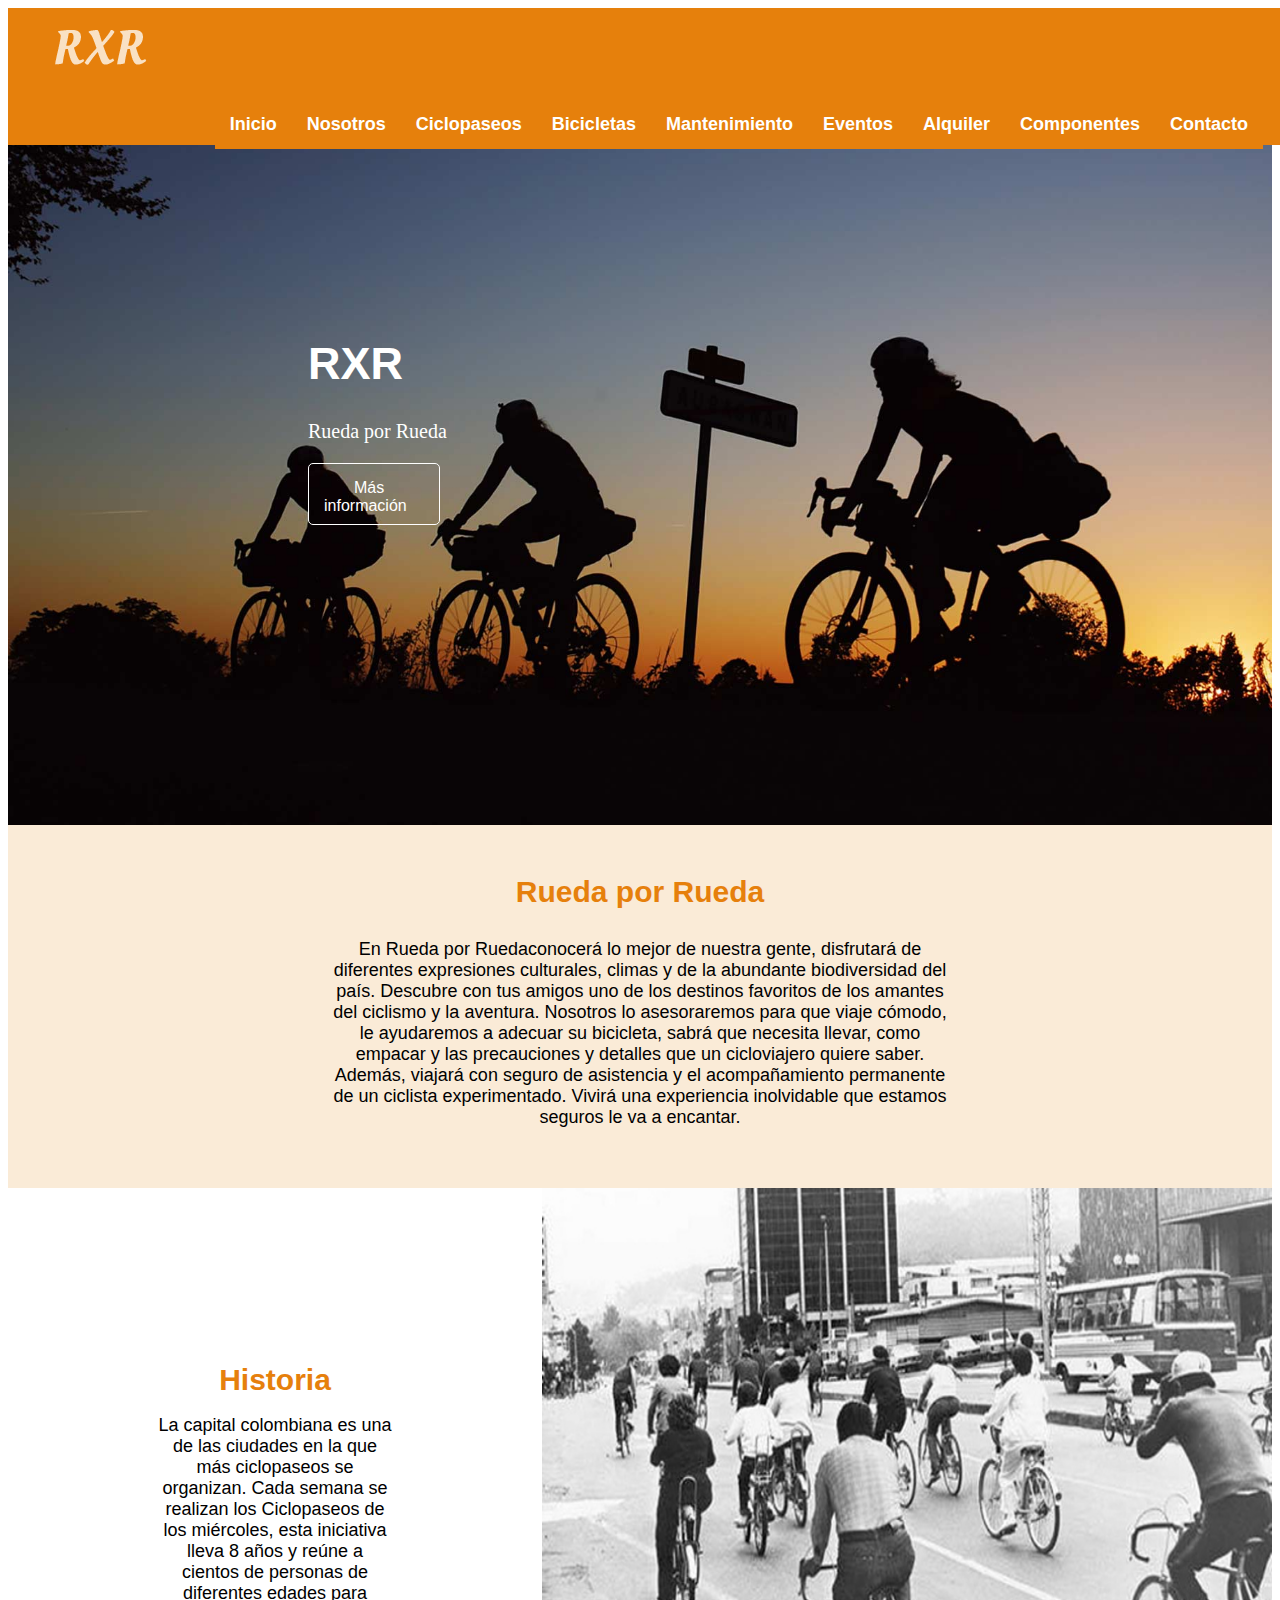
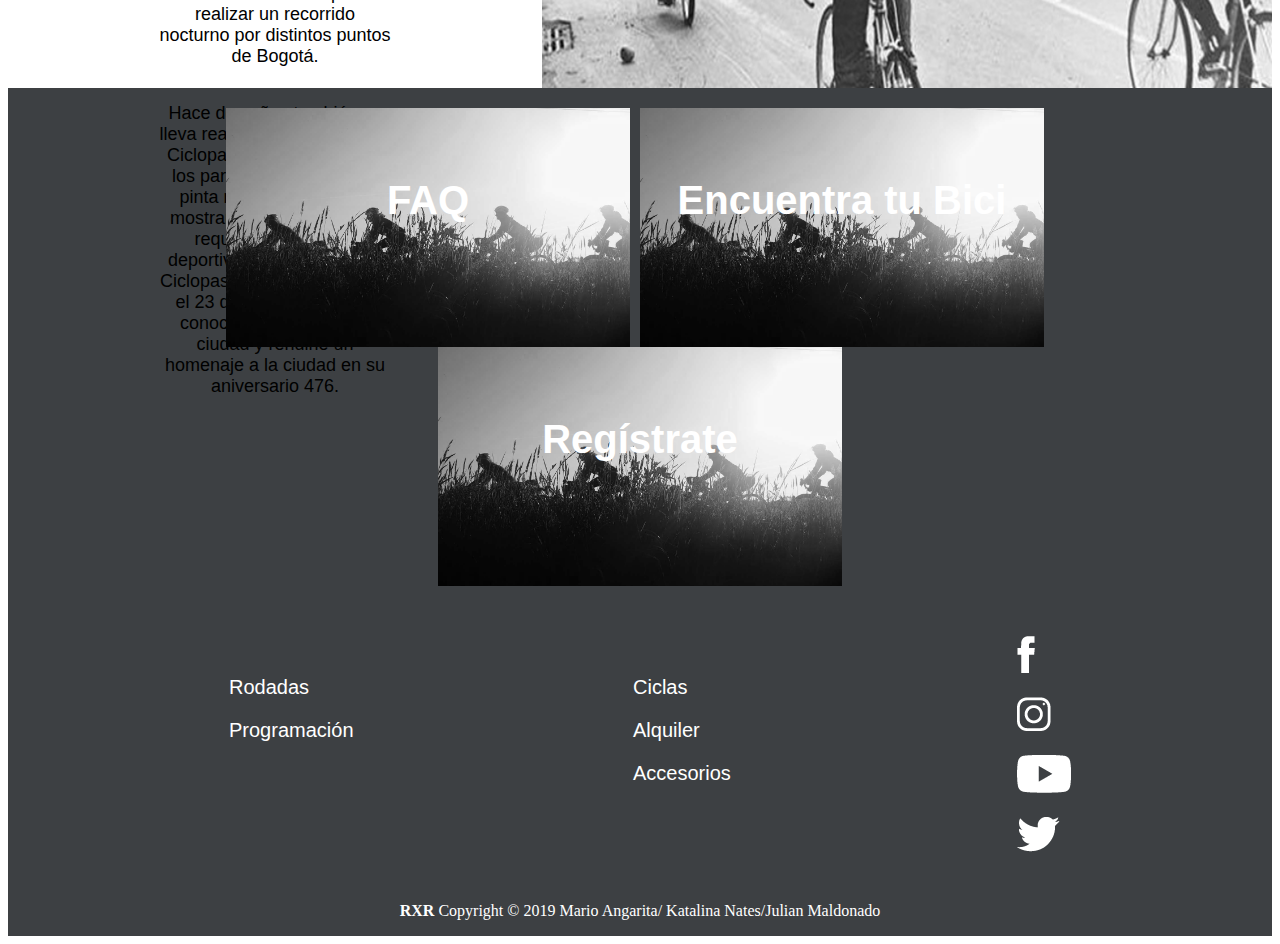
==== index.html @ 573a5de2 "agruegué 2do proyecto" ====
<!doctype html>
<html lang="en">
<head>
 <meta charset="utf-8">
     <title>inicio</title>
	<meta name="author" content="Mario Angarita">
	<meta name="description" content="Página de Bicicleteria">
	<meta name="viewport" content="width=device-width,initial-scale=1.0">
	<link rel="stylesheet" type="text/css" href="css/stylesheet.css">
	<link rel="icon" href="favicon.ico"> 
	</head>
	<body>
	    <header>
    <div class="barra1">
		<div class="Contenedor">
		   <div class="logo">
		       <img src="images/logoblanco.png" alt="Logo RXR">
		   </div>
			    <nav class="navegacion">
			    <ul>
				<li><a class="boton" href="index.html">Inicio</a></li>
				<li><a class="boton" href="nosotros.html">Nosotros</a></li>
				<li><a class="boton" href="ciclopaseos.html">Ciclopaseos</a></li>
				<li><a class="boton" href="bicicletas.html">Bicicletas</a></li>
				<li><a class="boton" href="#">Mantenimiento</a></li>
				<li><a class="boton" href="#">Eventos</a></li>
				<li><a class="boton" href="#">Alquiler</a></li>
				<li><a class="boton" href="componentes.html">Componentes</a></li>
				<li><a class="boton" href="contacto.html">Contacto</a></li>
			</ul>
			</nav>
        
    </div>
</div>
	</header>
	<main>
	    <section class="fondorxr">
       <div class="contenedor">
           <h1 class="t-destacado">RXR</h1>
           <p class="subtituloprincipal">Rueda por Rueda</p> 
           <div class="botondos">
               <a href="#" class="boton-base">Más información</a>
           </div> 
       </div>
   </section>
   <section class="intro">
      <h3 > Rueda por Rueda</h3>
       <p class="bloquetexto">En Rueda por Ruedaconocerá lo mejor de nuestra gente, disfrutará de diferentes expresiones culturales, climas y de la abundante biodiversidad del país. Descubre con tus amigos uno de los destinos favoritos de los amantes del ciclismo y la aventura. Nosotros lo asesoraremos para que viaje cómodo, le ayudaremos a adecuar su bicicleta, sabrá que necesita llevar, como empacar y las precauciones y detalles que un cicloviajero quiere saber. Además, viajará con seguro de asistencia y el acompañamiento permanente de un ciclista experimentado. Vivirá una experiencia inolvidable que estamos seguros le va a encantar. </p>
   </section>
     
   <section class="textoimagen">
       <div class="imagenderecha">
           <img src="images/historia.jpg" alt="Primera cicloruta de Bogotá">
       </div>
       <div class="textoizquierda">
           <h2 class="titulo">Historia</h2>
           <p class="bloquetexto">La capital colombiana es una de las ciudades en la que más ciclopaseos se organizan. Cada semana se realizan los Ciclopaseos de los miércoles, esta iniciativa lleva 8 años y reúne a cientos de personas de diferentes edades para realizar un recorrido nocturno por distintos puntos de Bogotá. </p>
           <p class="bloquetexto">Hace dos años también se lleva realizando en Bogotá el Ciclopaseo RXR, en el que los participantes llevan su pinta más cachaca para mostrar que la bicicleta no requiere un atuendo deportivo. En este 2019, el Ciclopaseo RXR se realizará el 23 de septiembre para conocer la historia de la ciudad y rendirle un homenaje a la ciudad en su aniversario 476.</p>
       </div>
</section>
	</main>
	<footer class="footercajas">
 <div class="footerimages">
  <div id="foto_fondo">
      <a href="#" ><h3 class="titulofooter">FAQ</h3></a>
      </div>
      <div id="foto_dos">
          <a href="#" ><h3 class="titulofooter">Encuentra tu Bici</h3></a>
      </div>
       <div id="foto_tres">
           <a href="#" ><h3 class="titulofooter">Regístrate</h3></a>
      </div>
  </div>
  <div class="textofooter">
  <div class="fc-1">
      <a href="#" ><p>Rodadas</p></a>
      <a href="#" ><p>Programación</p></a>
  </div>
    <div class="fc-2">
        <a href="#" ><p>Ciclas</p></a>
     <a href="#" ><p>Alquiler</p></a>
     <a href="#" ><p>Accesorios</p></a>
  </div>
  <div class="iconosfooter">
   <a href="https://www.facebook.com/"><img src="images/facebook.png" alt="Logo de Facebook"></a>
      <a href="https://www.instagram.com/"><img src="images/instagram.png" alt="Logo de instagram"></a>
         <a href="https://www.youtube.com/"><img src="images/youtube.png" alt="Logo de Youtube"></a>
            <a href="https://www.twitter.com/"><img src="images/twitter.png" alt="Logo de Twitter"></a>
    </div>
    </div>
    <div id="footerprincipal">
	<p><strong>RXR</strong> Copyright &copy; 2019 Mario Angarita/ Katalina Nates/Julian Maldonado</p></div>
   
    
</footer>

</body>
</html>
---- css/stylesheet.css ----
@font-face{
    font-family: "GILSANS";
  src: url("../fonts/gil___.TTF") format("woff2"),
       url("/fonts/OpenSans-Regular-webfont.woff") format("woff");
}
.body{
   margin: 0;
    font-size: 10px;
    padding: 0px;
}
.body{
   margin: 0;
    font-size: 10px;
}
.contenedor{
    margin: auto;
    width: 100%;
}
.header{
    z-index: 1000;
}
.barra{
        background-color: #E6800C;
    position: absolute;
    height: 120px;
      width: 100%;
   margin: 100px 0px 0px 0px;    
}
.navegacion{
    position: relative
}

.boton{
	background-color:#E6800C;
	color: white;
	padding: 15px ;
	border: none;
}
.boton:hover{
	background-color: white;
	color: #E6800C;
}
.botondos{
    width: 100px;
    height: 30px;
	color: white;
	padding: 15px ;
	border: 1px solid white;
    display: inline-block;
}
.boton-base{
    display: inline;
    text-align: center;
    padding: 20px 30px;
    color: white;
    text-decoration: none;
    font-family: sans-serif;
    font-size: 
}
.logo{
    color: white;
    font-family: cursive;
    font-size: 20px;
    float: left;
    margin-left: 35px;
}
.navegacion{
    color: white;
  top: auto;
    float: right;
    margin-right: 35px;
}
.navegacion ul li{
    float: left;
    padding-right: 0px;
    list-style-type: none;
    padding-top: 35px;
}
.navegacion ul li a{
    text-decoration: none;
    color: white;
    font-family: sans-serif;
    font-size: 18px;
    font-weight: bold;
}
main1{
    position: relative;
    height: 200px;
    width: 200px;
}
.cabezote{
    position: relative;
    background-image: url(../images/bicicleta.jpg);
    height: 1000px;
    width: 100%;
    background-repeat: no-repeat;
    background-size: cover
        
}
.texto{
    position: absolute;
   
    margin: 600px 0px 0px 1390px;
    height: 250px;
    width: 560px;
        
}
.texto h1{font-family: sans-serif;
    font-size: 90px;
    color: white;
    position: absolute

}
.texto p{font-family: sans-serif;
    font-size: 24px;
    color: white;
    margin: 170px 130px 0px 8px;
    position: absolute
}
/*footer*/
.footercajas{
    background: #3D4043;
    display: flex;
    flex-direction: column
}
.footerimages{
     display: flex;
    justify-content: center;
    flex-wrap: wrap;
    flex-direction: row;
    color: white;
    margin: 20px
    
    
}
.titulofooter{
    font-family: sans-serif;
    color: white;
    font-size: 40px;
    text-align: center;
    
}
#foto_fondo a{
    text-decoration: none;
}
#foto_dos a{
    text-decoration: none;
}
#foto_tres a{
    text-decoration: none;
}
 #foto_fondo{
    background-image: url(../images/footergrupo.jpg);
     width: 344px;
     height: 179px;
    padding: 30px ;
    background-repeat: no-repeat;
     background-size: cover;
     margin-right: 10px;
}
#foto_dos{
     background-image: url(../images/footercicla.jpg);
    background-image: url(../images/footergrupo.jpg);
     width: 344px;
     height: 179px;
    padding: 30px ;
    background-repeat: no-repeat;
     background-size: cover;
         margin-right: 10px;
}
#foto_tres{
     background-image: url(../images/footercamino.jpg);
    background-image: url(../images/footergrupo.jpg);
     width: 344px;
     height: 179px;
    padding: 30px ;
    background-repeat: no-repeat;
     background-size: cover;
    
}
.textofooter{
    
  display: flex;
    justify-content: center;
    flex-wrap: wrap;
    flex-direction: row;
    color: white;
    margin: 20px
}
.fc-1{
    width: 344px;
     height: 179px;
    padding: 30px ;
}
.fc-2{
    width: 344px;
     height: 179px;
    padding: 30px ;
}
.iconosfooter{
    display: flex;
    flex-direction: column;
    flex-wrap: wrap;
}
.iconosfooter img{
    margin: 10px;
}
#footerprincipal{
    text-align: center;
    color: white
}
.fc-1 a{
    text-decoration: none;
    font-family: sans-serif;
    color: white;
    font-size: 20px;
    font-weight: lighter;
}
.fc-2 a{
    text-decoration: none;
    font-family: sans-serif;
    color: white;
    font-size: 20px;
    font-weight: lighter;
}
.fondorxr{
    background-image: url(../images/inicio.jpg);
    padding: 300px ;
    background-repeat: no-repeat;
    background-size: cover;
}

/*biciclte montaña*/
.montana{
    background-color: #545672;
    position: relative;
    margin: 100px 0px 0px 0px;
    height: 650px;
    width: 100%;
        
}
.montana1{
    position: absolute;
    height: 460px;
    width: 700px;
    margin:160px 0px 0px 130px
}

.parrafo{
    position: absolute;
    margin: 300px 0px 0px 1000px;
    width: 680px;
    font-size: 20px;
    font-family: sans-serif;
    color: white;
}

.cabezote1{position: absolute;
    font-size: 60px;
    font-family: sans-serif;
    color: white;
    margin: 50px 0px 0px 340px;
        
}
.productos1{
   display: flex;
   justify-content: space-around;
    align-content: center;
    text-align: center
}


.productos1 h3{font-family: sans-serif;
    color: #545672;
    font-size: 24px;
}

.productos0 h1{font-family: sans-serif;
    color: #545672;
    font-size: 45px;
    margin: 40px 0px 0px 133px
}

/*biciclte ruta*/


.ruta{
    background-color: #E58014;
    position: relative;
    margin: 100px 0px 0px 0px;
    height: 650px;
    width: 100%;
        
}
.rutafondo{
    position: absolute;
    height: 460px;
    width: 700px;
    margin:160px 0px 0px 130px
}

.parrafo{
    position: absolute;
    margin: 300px 0px 0px 1000px;
    width: 680px;
    font-size: 20px;
    font-family: sans-serif;
    color: white;
}

.cabezote1{position: absolute;
    font-size: 60px;
    font-family: sans-serif;
    color: white;
    margin: 50px 0px 0px 400px;
        
}
.productos2{
   display: flex;
   justify-content: space-around;
    align-content: center;
    text-align: center
}


.productos2 h3{font-family: sans-serif;
    color: #E58014;
    font-size: 24px;
}

.rutaproducto{font-family: sans-serif;
    color: #E58014;
    font-size: 45px;
    margin: 40px 0px 0px 133px
}

/*bicicletas e-bike*/

.e-bike{
    background-color:#A6A6A6;
    position: relative;
    margin: 100px 0px 0px 0px;
    height: 650px;
    width: 100%;
        
}
.rutafondo{
    position: absolute;
    height: 460px;
    width: 700px;
    margin:160px 0px 0px 130px
}

.parrafo{
    position: absolute;
    margin: 300px 0px 0px 1000px;
    width: 680px;
    font-size: 20px;
    font-family: sans-serif;
    color: white;
}

.cabezote1{position: absolute;
    font-size: 60px;
    font-family: sans-serif;
    color: white;
    margin: 50px 0px 0px 400px;
        
}
.productos3{
   display: flex;
   justify-content: space-around;
    align-content: center;
    text-align: center
}


.productos3 h3{font-family: sans-serif;
    color: #A6A6A6;
    font-size: 24px;
}

.ebikeproducto{font-family: sans-serif;
    color: #A6A6A6;
    font-size: 45px;
    margin: 40px 0px 0px 130px
}




/*pagina contacto*/

.cabezote2{
    z-index: 1000;
}
.barra{
        background-color: #E6800C;
    position: absolute;
    height: 120px;
      width: 100%;
   margin: 100px 0px 0px 0px;    
}
.navegacion{
    position: relative
}

.boton{
	background-color:#E6800C;
	color: white;
	padding: 15px ;
	border: none;
}
.boton:hover{
	background-color: white;
	color: #E6800C;
}
.botondos{
    width: 100px;
    height: 30px;
	color: white;
	padding: 15px ;
	border: 1px solid white;
    display: inline-block;
}
.boton-base{
    display: inline;
    text-align: center;
    padding: 20px 30px;
    color: white;
    text-decoration: none;
    font-family: sans-serif;
    font-size: 
}
.logo{
    color: white;
    font-family: cursive;
    font-size: 20px;
    float: left;
    margin-left: 35px;
}
.navegacion{
    color: white;
  top: auto;
    float: right;
    margin-right: 35px;
}
.navegacion ul li{
    float: left;
    padding-right: 0px;
    list-style-type: none;
    padding-top: 35px;
}
.navegacion ul li a{
    text-decoration: none;
    color: white;
    font-family: sans-serif;
    font-size: 18px;
    font-weight: bold;
}

/*contacto primera parte*/


.titulocontacto{position: absolute;
    margin: 240px 0px 0px 700px;
    font-family: sans-serif;
    font-size: 100px;
    
}
.datosper{position: absolute;
    margin: 420px 0px 0px 600px;
    font-family: sans-serif;
    font-style: normal;
    font-size: 28px;
    
}

input{
    position: absolute;
    margin: 500px 0px 0px 600px;
    width: 600px;
    height: 80px;
    
}
form{line-height: 50px}
.sucursales{
    background-color: black;
    width: 2000px;
    height: 300px;
    margin: 800px 0px 0px 0px;
}
.textosucursal{position: absolute;
    font-size: 70px;
    color: white;
    font-family: sans-serif;
    margin: 30px 0px 0px 640px;
}
.imagensucu{margin: 300px 0px 0px 0px}

.sucursal1{position: relative;
    background-color: black;
    width: 400px;
    height: 410px;
    margin: 1100px 0px 0px 0px;}

.sucursal1 h2{position: absolute;
    font-family: sans-serif;
font-size:26px;
color: white;
margin: 85px 0px 0px 60px;
    line-height: 0px;
}
.sucursal1 p{position: absolute;
font-family: sans-serif;
font-size:16px;
color: white;
margin: 85px 0px 0px 60px;}

.sucursal1map{position: relative;
    background-color: black;
    width: 1300px;
    height: 415px;
    margin: -416px 0px 0px 600px;}
.sucursal1map h2{position: absolute;
font-family: sans-serif;
font-size:35px;
color: white;
margin: 55px 0px 0px 510px;}
iframe{margin: 150px 0px 0px 230px} 



/*segunda sucursal*/

.sucursal2{position: relative;
    background-color: black;
    width: 400px;
    height: 410px;
    margin: 80px 0px 0px 0px;}

.sucursal2 h2{position: absolute;
    font-family: sans-serif;
font-size:26px;
color: white;
margin: 85px 0px 0px 60px;
    line-height: 0px;
}
.sucursal2 p{position: absolute;
font-family: sans-serif;
font-size:16px;
color: white;
margin: 85px 0px 0px 60px;}

.sucursal2map{position: relative;
    background-color: black;
    width: 1300px;
    height: 415px;
    margin: -416px 0px 0px 600px;
}

.sucursal2map h2{position: absolute;
font-family: sans-serif;
font-size:35px;
color: white;
margin: 55px 0px 0px 510px;}
iframe{margin: 150px 0px 0px 230px}

/*pagina componentes*/


.body{
   margin: 0;
    font-size: 10px;
    padding: 0px;
}
.body{
   margin: 0;
    font-size: 10px;
}
.contenedor{
    margin: auto;
    width: 100%;
}
.header{
    z-index: 1000;
}
.barra{
        background-color: #E6800C;
    position: absolute;
    height: 120px;
      width: 100%;
   margin: 100px 0px 0px 0px;    
}
.navegacion{
    position: relative
}

.boton{
	background-color:#E6800C;
	color: white;
	padding: 15px ;
	border: none;
}
.boton:hover{
	background-color: white;
	color: #E6800C;
}
.botondos{
    width: 100px;
    height: 30px;
	color: white;
	padding: 15px ;
	border: 1px solid white;
    display: inline-block;
}
.boton-base{
    display: inline;
    text-align: center;
    padding: 20px 30px;
    color: white;
    text-decoration: none;
    font-family: sans-serif;
    font-size: 
}
.logo{
    color: white;
    font-family: cursive;
    font-size: 20px;
    float: left;
    margin-left: 35px;
}
.navegacion{
    color: white;
  top: auto;
    float: right;
    margin-right: 35px;
}
.navegacion ul li{
    float: left;
    padding-right: 0px;
    list-style-type: none;
    padding-top: 35px;
}
.navegacion ul li a{
    text-decoration: none;
    color: white;
    font-family: sans-serif;
    font-size: 18px;
    font-weight: bold;
}
main1{
    position: relative;
    height: 200px;
    width: 200px;
}
.cabezote3{
    position: relative;
    background-image: url(../images/complementos.jpg);
    height: 1000px;
    width: 100%;
    background-repeat: no-repeat;
    background-size: cover
        
}
.texto{
    position: absolute;
   
    margin: 600px 0px 0px 1220px;
    height: 250px;
    width: 560px;
        
}
.texto h1{font-family: sans-serif;
    font-size: 90px;
    color: white;
    position: absolute;

}
.texto p{font-family: sans-serif;
    font-size: 24px;
    color: white;
    margin: 170px 130px 0px -30px;
    position: absolute
}
.ruedas{
    background-color: #545672;
    position: relative;
    margin: 100px 0px 0px 0px;
    height: 650px;
    width: 100%;
        
}
.rueda1{
    position: absolute;
    height: 460px;
    width: 700px;
    margin:160px 0px 0px 130px
}

.parrafo{
    position: absolute;
    margin: 300px 0px 0px 1000px;
    width: 680px;
    font-size: 20px;
    font-family: sans-serif;
    color: white;
}

.cabezote1{position: absolute;
    font-size: 60px;
    font-family: sans-serif;
    color: white;
    margin: 50px 0px 0px 340px;
        
}
.productos1{
   display: flex;
   justify-content: space-around;
    align-content: center;
    text-align: center
}


.productos1 h3{font-family: sans-serif;
    color: #545672;
    font-size: 24px;
}

.productos0 h1{font-family: sans-serif;
    color: #545672;
    font-size: 45px;
    margin: 40px 0px 0px 133px
}
/*cascos*/


.cascos{
    background-color: #E6800C;
    position: relative;
    margin: 100px 0px 0px 0px;
    height: 650px;
    width: 100%;
        
}
.cascos1{
    position: absolute;
    height: 460px;
    width: 700px;
    margin:160px 0px 0px 130px
}

.parrafo3{
    position: absolute;
    margin: 300px 0px 0px 1000px;
    width: 680px;
    font-size: 20px;
    font-family: sans-serif;
    color: white;
}

.cabezote1{position: absolute;
    font-size: 60px;
    font-family: sans-serif;
    color: white;
    margin: 50px 0px 0px 340px;
        
}
.productos1{
   display: flex;
   justify-content: space-around;
    align-content: center;
    text-align: center
}


.productos2 h3{font-family: sans-serif;
    color: #E6800C;
    font-size: 24px;
}

.productos6 h1{font-family: sans-serif;
    color: #E6800C;
    font-size: 45px;
    margin: 40px 0px 0px 133px
}

/*index*/

@font-face{
    font-family: "GILSANS";
  src: url("../fonts/gil___.TTF") format("woff2"),
       url("/fonts/OpenSans-Regular-webfont.woff") format("woff");
}
.body{
   margin: 0;
    font-size: 10px;
    padding: 0px;
}
.subtituloprincipal{
    
    font-family: 'Merriweather', serif;
    color: white;
    font-size: 20px;
}
.contenedor{
    margin: auto;
    width: 100%;
}
.barra1{
        background-color: #E6800C;
    position: fixed;
      width: 100%;
    padding: 10px;
}
.t-destacado{
    font-size: 45px;
    color: white;
    padding: 0;
    font-family: sans-serif;
    
}
.boton{
	background-color:#E6800C;
	color: white;
	padding: 15px ;

	border: none;
}
.boton:hover{
	background-color: white;
	color: #E6800C;
}
.botondos{
    width: 100px;
    height: 30px;
	color: white;
	padding: 15px ;
	border: 1px solid white;
    display: inline-block;
    border-radius: 5px;
}
.boton-base{
    display: inline;
    text-align: center;
    padding: 20px 30px;
    color: white;
    text-decoration: none;
    font-family: sans-serif;

}
.logo{
    float: left;
    margin-left: 35px;
    margin-top: 5px
}
.navegacion{
    color: white;
  top: auto;
    float: right;
    margin-right: 35px;
}
.navegacion ul li{
    float: left;
    padding-right: 0px;
    list-style-type: none;
    padding-top: 15px;
}
.navegacion ul li a{
    text-decoration: none;
    color: white;
    font-family: sans-serif;
    font-size: 18px;
    font-weight: bold;
}
.foto-fondo{
    background-image: url(../images/nosotros.jpg);
    padding: 300px ;
    background-repeat: no-repeat;
    background-size: cover;
}
.intro{
    background-color: antiquewhite;
    border: 20px solid antiquewhite;
    border-bottom: 60px solid antiquewhite;
    
    
        
}
.intro h3{
    display: flex;
    justify-content: center;
    font-family: sans-serif;
    color: #E6800C;
    font-size: 30px;
    
}
.intro p{
    display: flex;
    justify-content: center;
    padding: 0px 300px 0px 300px;
    font-family: sans-serif;
    margin: 0px;
}
.textoimagen{
     display: flex;

  justify-content: space-between;
    flex-direction: row-reverse;
    height: 500px;
}
.textoizquierda{
    display: flex;
padding: 150px;
    padding-bottom: 0px;
    flex-direction: column ;
     flex-grow: 1;

}
.titulo {
    display: flex;
    justify-content: center;
   text-align: center;
    font-family: sans-serif;
    font-size: 30px;   
    margin-bottom: 0px;
    color: #E6800C;
}
.bloquetexto {
    font-family: sans-serif;
    font-size: 18px;
    text-align: center;
}

.imagenderecha img{
    width: 730px;
    height: 500px;
}
.fundadores{
    display: flex;
    justify-content: space-between;
    background-color: #B2B6CC;
}
.fundadores h2{
    flex-grow: -1;
    text-align: center;
    color: white;
    font-family: sans-serif;
    font-size: 30px;
    margin: 35px;
    
}
.f-uno img{
    border-radius: 90%;
    width: 300px;
    margin-top: 40px;
}
.f-uno{
    text-align: center;
    color: white;
    font-family: sans-serif;
    font-size: 18px;
}
.f-dos img{
    border-radius: 90%;
    width: 300px;
    margin-top: 40px;
}
.f-dos{
    text-align: center;
    color: white;
    font-family: sans-serif;
    font-size: 18px;
    flex-grow: 2;
}
.f-tres img{
    border-radius: 90%;
    width: 300px;
     margin-top: 40px;
    margin-right: 55px;
}
.f-tres{
    text-align: center;
    color: white;
    font-family: sans-serif;
    font-size: 18px;
    
}
.mision{
       display: flex;
    margin-right: 80px;
    margin-left: 0px;
    margin-top: 0px;
    margin-bottom: 0px;
  justify-content: space-between;
    height: 500px;
}
.imagenizquierda img{
width: 730px;
    height: 500px;
}
.textoderecha{
        display: flex;
padding: 150px;
    flex-direction: column ;
     flex-grow: 1;
}
.vision{
       display: flex;
    margin-right: 0px;
    margin-left: 0px;
    margin-top: 0px;
    margin-bottom: 0px;
  justify-content: space-between;
    flex-direction: row-reverse;
    height: 500px;
}

/*CICLOPASEOS*/
.fondo{
    background-image: url(../images/ciclopaseo.jpg);
    padding: 300px ;
    background-repeat: no-repeat;
    background-size: cover;
}
.mapavector img{
    width: 730px;
    height: 630px;
    padding: 30px;
}
.semicabezote{
    display: flex;
    justify-content: center;
    font-family: sans-serif;
    font-weight: bold;
    font-size: 50px;
    margin-bottom: 0px;
    color: #5B5B5B;
    
    
    
}
.bloques{
    display: flex;
    justify-content: space-around;
    padding: 20px 0;
    font-family: sans-serif;
    align-items: stretch baseline;
    color: white;
}
#tbuno{ 
    background: #B7B7B7;
    display:flex;
    flex-direction: column;
    justify-content: center;
   padding: 40px;
    text-align: center;
    
}
#tb-dos{
     background: #72758E;
    display:flex;
    flex-direction: column;
    justify-content: center;
   padding: 40px;
    text-align: center;
}
#tb-tres{
     background: #E59553;
    display:flex;
    flex-direction: column;
    justify-content: center;
   padding: 40px;
    text-align: center;
}
.tituloblanco{
     display: flex;
    justify-content: center;
    font-family: sans-serif;
    font-size: 30px;   
    margin-bottom: 0px;
    margin-top: 0px;
    color: white;
}
.flechas{
    margin: 20px
}
.Cartas{
    display: flex;
    justify-content: space-around;
    flex-wrap: wrap;
   
}
.bloque1{
    width: 40%;
    background-color:#B7B7B7;
    text-align: center;
    border-radius: 10px;
    box-shadow: 2px 2px 10px black;
    margin: 40px;

}
.paisaje img{
    width: 100%;
    border-radius: 10px;
   
}
.info{
     padding: 15px;
    font-family: sans-serif;
    color: white
    
}
.info h3{
    font-family: sans-serif;
    font-size: 30px;
    margin:auto;
    margin-bottom: 10px;
    text-align: left;
}
.info p{
    display: inline-block;
    padding-right: 75px;
    padding-left: 10px;
}
#botoncarta{
	color: white;
    margin-left: 200px;
    margin-right: 200px;
    margin-bottom: 15px;
	border: 1px solid white;
    border-radius: 5px;
    text-align: center;
}
#botoncarta:hover{
    background-color: wheat;

}

#botoncarta a{
    display: flex;
    justify-content: center;
    text-decoration: none;
    font-family: sans-serif;
    color: white;
    padding: 15px;
}

.bloque2{
    width: 40%;
    background-color:#B7B7B7;
    text-align: center;
    border-radius: 10px;
     box-shadow: 2px 2px 10px black;
    margin: 40px;
    
}
.bloque3{
    width: 40%;
    background-color:#E59553;
    text-align: center;
     border-radius: 10px;
     box-shadow: 2px 2px 10px black;
    margin: 40px;
}
.bloque4{
    width: 40%;
    background-color:#E59553;
    text-align: center;
     border-radius: 10px;
     box-shadow: 2px 2px 10px black;
    margin: 40px;
}
.bloque5{
    width: 40%;
    background-color:#72758E;
    text-align: center;
     border-radius: 10px;
     box-shadow: 2px 2px 10px black;
    margin: 40px;
}
.bloque6{
    width: 40%;
    background-color:#72758E;
    text-align: center;
     border-radius: 10px;
     box-shadow: 2px 2px 10px black;
    margin: 40px;
}
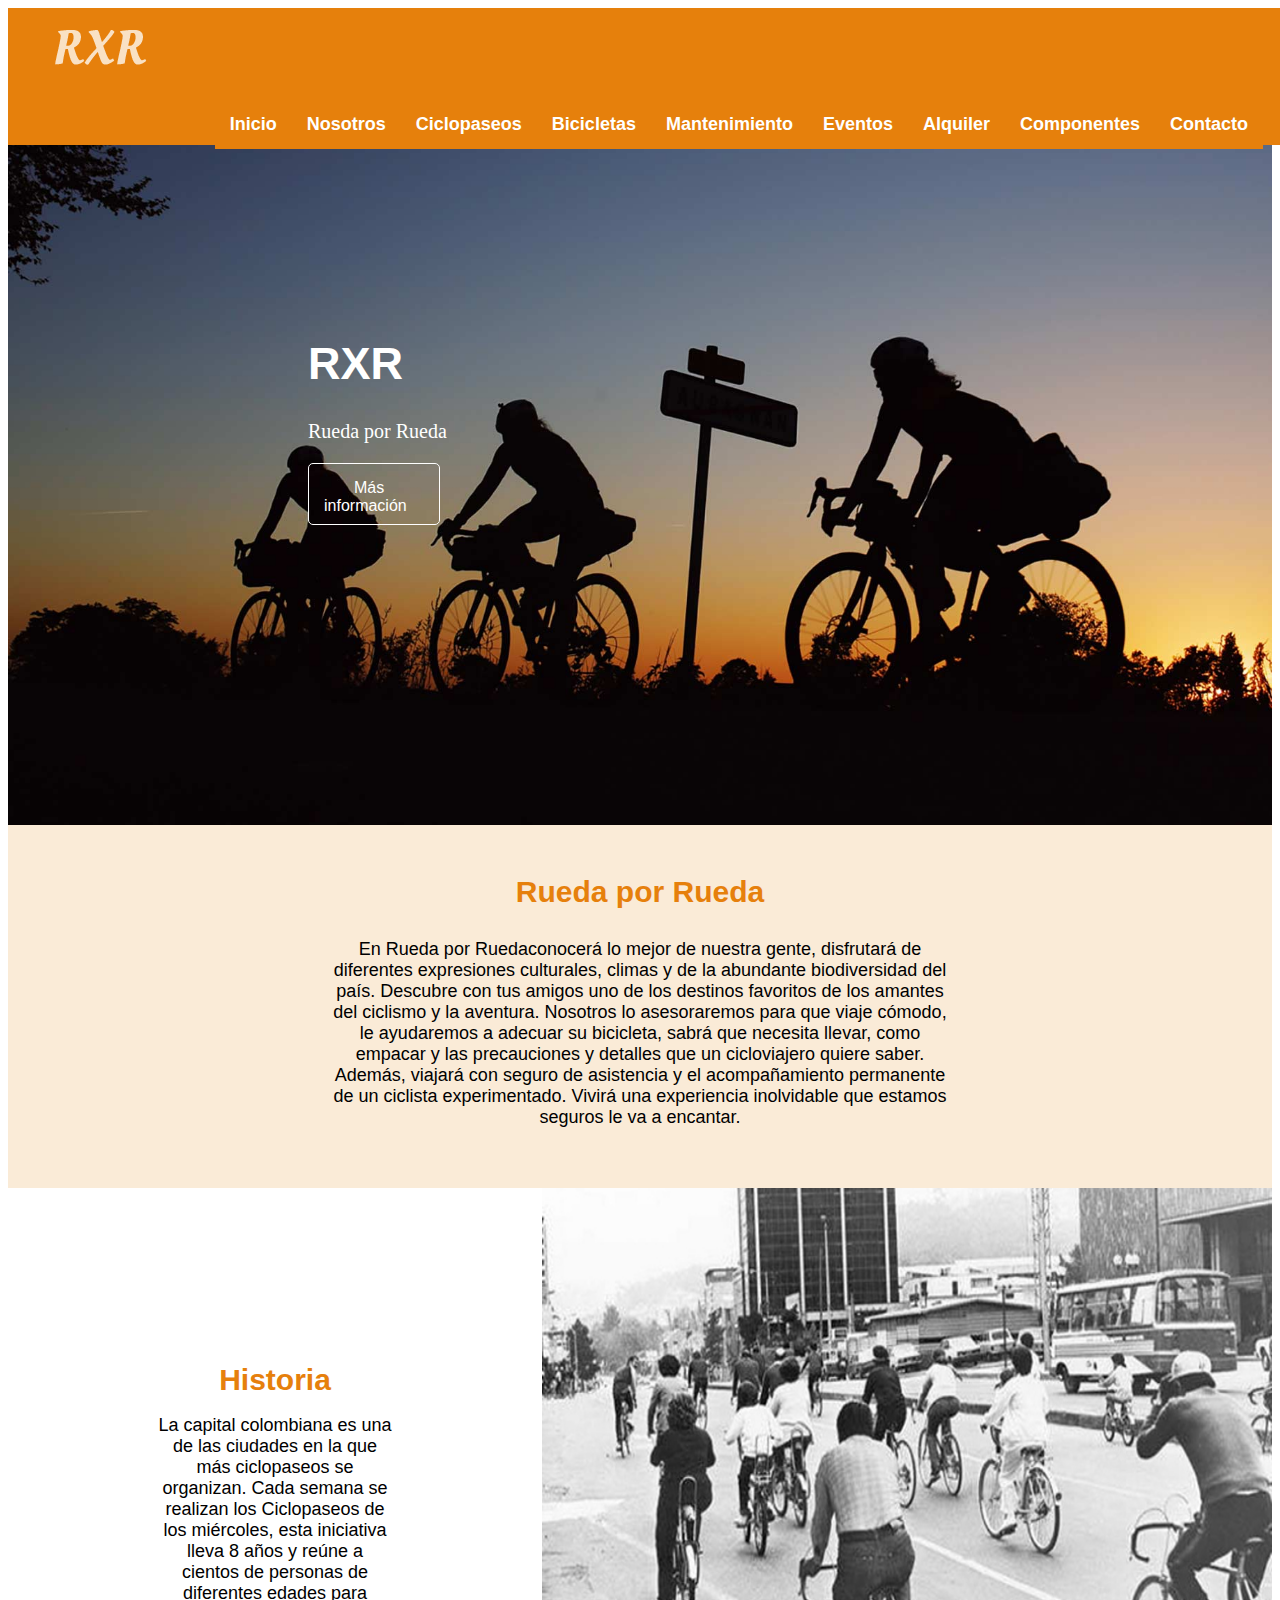
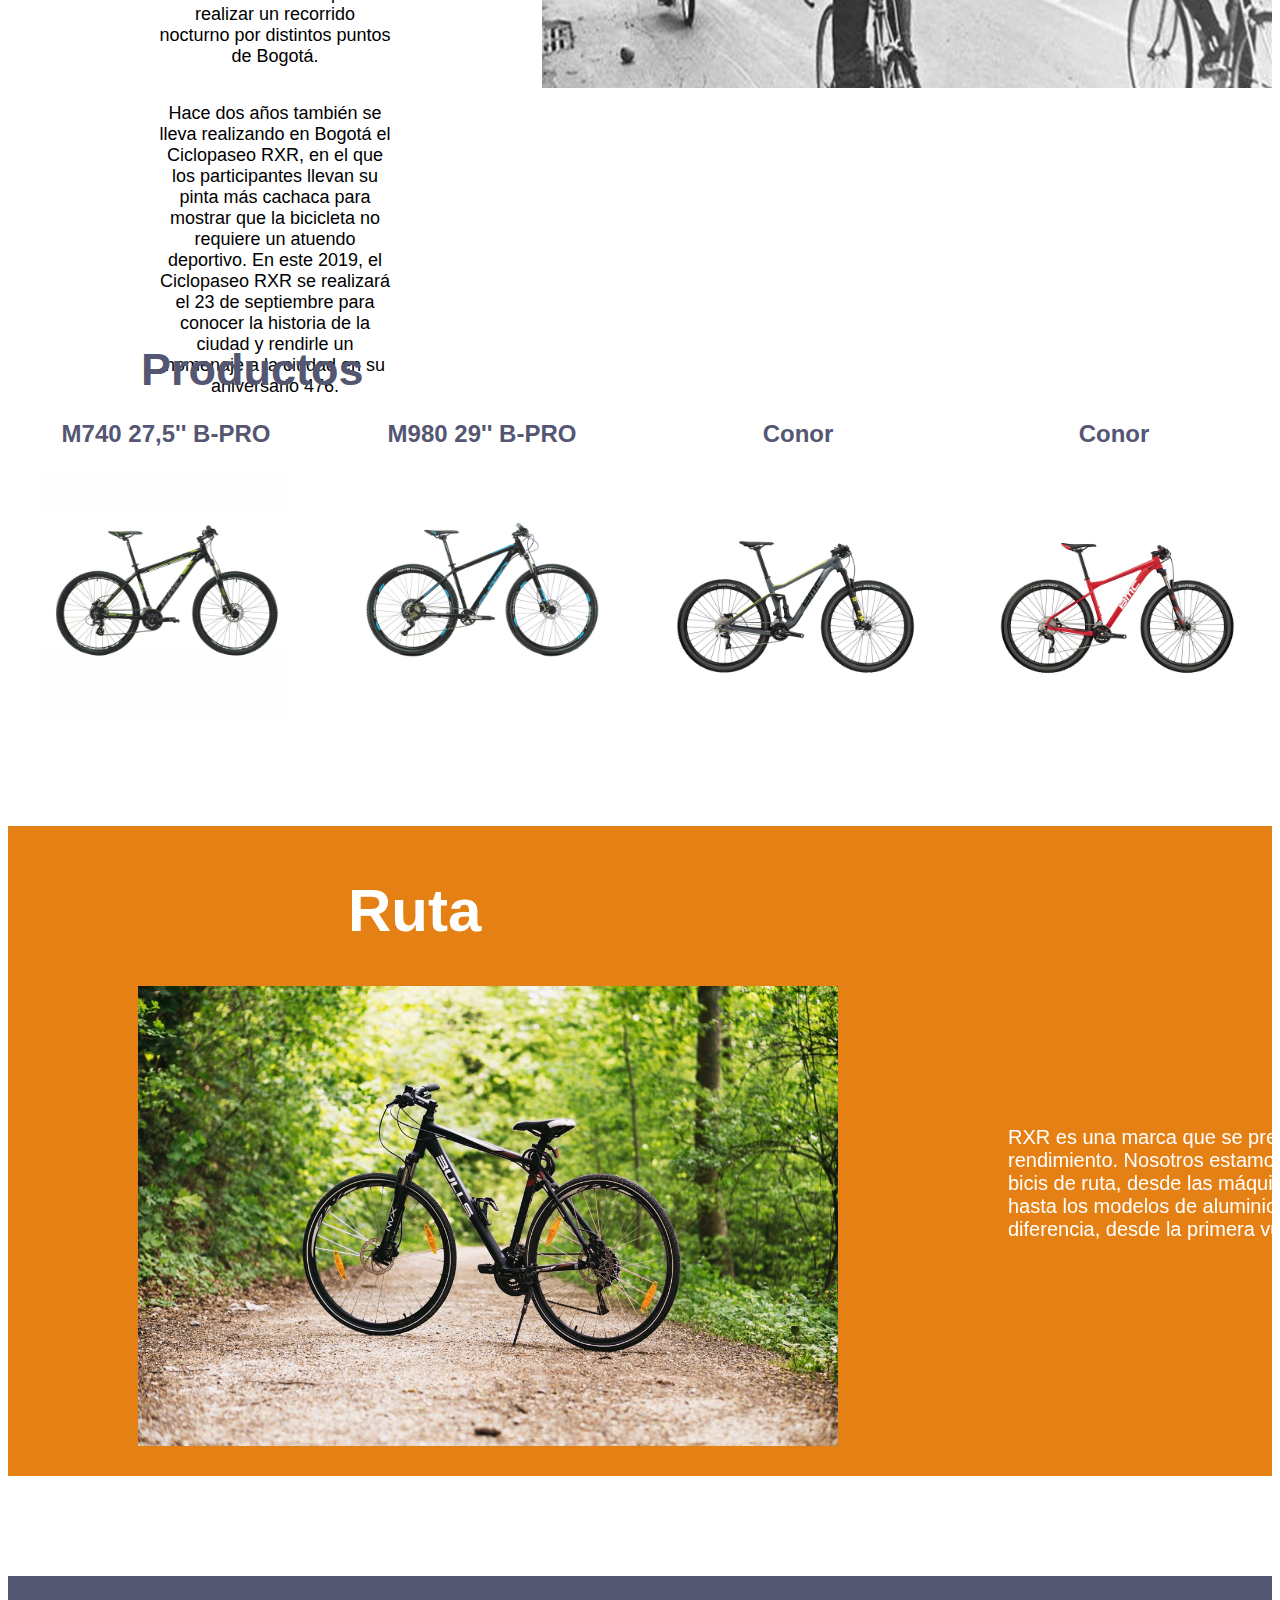
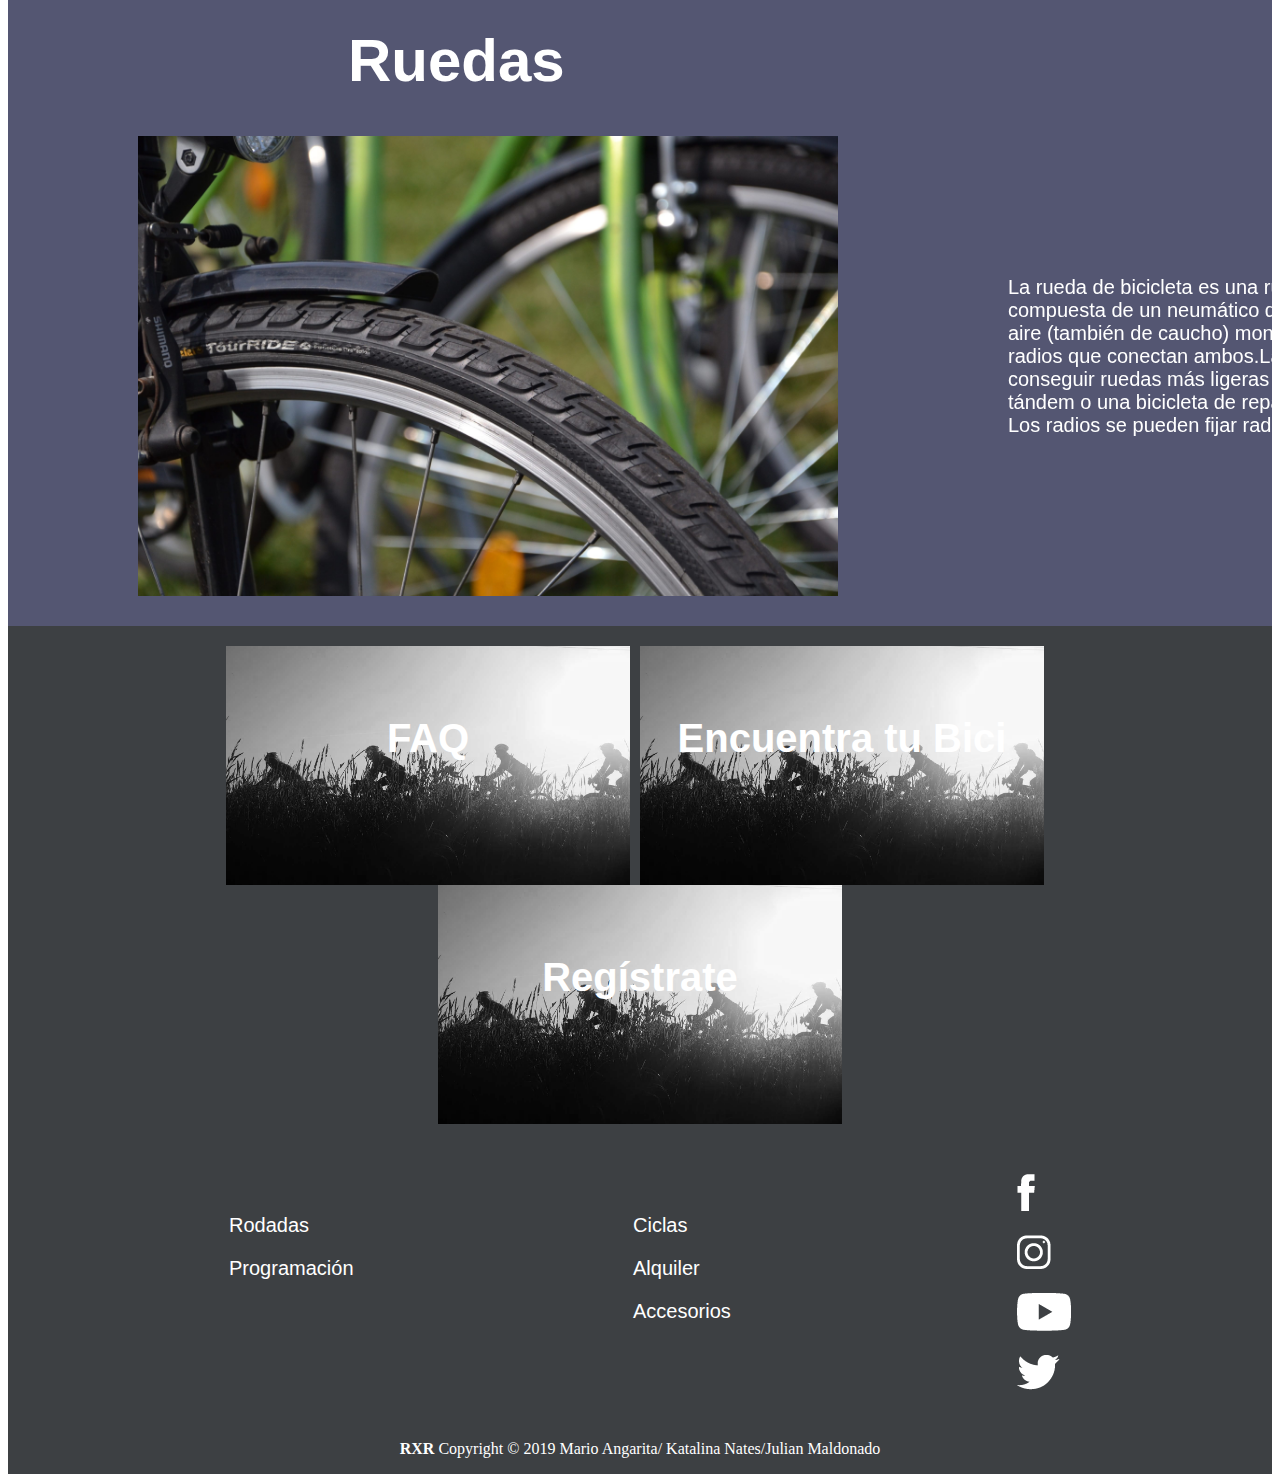
==== commit 364376fc: "modificanción de index" ====
--- a/index.html
+++ b/index.html
@@ -22,9 +22,9 @@
 				<li><a class="boton" href="nosotros.html">Nosotros</a></li>
 				<li><a class="boton" href="ciclopaseos.html">Ciclopaseos</a></li>
 				<li><a class="boton" href="bicicletas.html">Bicicletas</a></li>
-				<li><a class="boton" href="#">Mantenimiento</a></li>
-				<li><a class="boton" href="#">Eventos</a></li>
-				<li><a class="boton" href="#">Alquiler</a></li>
+				<li><a class="boton" href="Katalina/mantenimiento.html">Mantenimiento</a></li>
+				<li><a class="boton" href="Katalina/eventos.html">Eventos</a></li>
+				<li><a class="boton" href="Katalina/alquiler.html">Alquiler</a></li>
 				<li><a class="boton" href="componentes.html">Componentes</a></li>
 				<li><a class="boton" href="contacto.html">Contacto</a></li>
 			</ul>
@@ -58,6 +58,56 @@
            <p class="bloquetexto">Hace dos años también se lleva realizando en Bogotá el Ciclopaseo RXR, en el que los participantes llevan su pinta más cachaca para mostrar que la bicicleta no requiere un atuendo deportivo. En este 2019, el Ciclopaseo RXR se realizará el 23 de septiembre para conocer la historia de la ciudad y rendirle un homenaje a la ciudad en su aniversario 476.</p>
        </div>
 </section>
+<br>
+<br>
+<br>
+<br>
+<br>
+<br>
+<br>
+<br>
+<br>
+<br>
+<br>
+<br>
+
+ <section class="productos0">
+    <h1>Productos</h1>
+    <div class="productos1">
+    <div class="p1">
+        <h3 class="p12">M740 27,5'' B-PRO</h3>
+        <img src="images/monta%C3%B1a1.jpg" alt="primera bicicleta disponible" height="250px">
+        
+    </div>
+    <div class="p2">
+        <h3 class="p123">M980 29'' B-PRO</h3>
+        <img src="images/monta%C3%B1a2.jpg" alt="segunda bicicleta disponible" height="250px">
+    </div>
+    <div class="p3">
+        <h3 class="p1234">Conor</h3>
+        <img src="images/monta%C3%B1a3.jpg" alt="tercera bicicleta disponible" height="250px">
+    </div>
+    <div class="p4">
+        <h3 class="p12345">Conor</h3>
+        <img src="images/monta%C3%B1a4.jpg" alt="cuarta bicicleta disponible" height="250px">
+    </div>
+        </div>
+    </section>
+    <section class="ruta">
+     <img class="rutafondo" alt="bicicleta negra, especializada en ruta" src="images/biciruta.jpg">
+      <div class="titulo2">
+       <h1 class="cabezote1">Ruta</h1>
+        <p class="parrafo">RXR es una marca que se preocupa por otorgarte las bicicletas de mayor rendimiento. Nosotros estamos comprometidos a otorgar cada una de las bicis de ruta, desde las máquinas de carreras de carbono hechas a mano hasta los modelos de aluminio refinado, las mejores en su clase. sentirás la diferencia, desde la primera vuelta hasta llegar al podio.</p>
+        </div>
+        </section>
+  <section class="ruedas">
+   <img class="rueda1" src="images/ruedafondo.jpg" alt="imagen de parte de una rueda.">
+    <div class="titulo1">
+        <h1 class="cabezote1">Ruedas</h1>
+        <p class="parrafo">La rueda de bicicleta es una rueda diseñada para bicicletas. Está compuesta de un neumático de caucho, en cuyo interior va una cámara de aire (también de caucho) montado sobre una llanta, un buje central y los radios que conectan ambos.Las bicicletas normales usan 36 radios. Para conseguir ruedas más ligeras se usan llantas y bujes de 32 radios, y para un tándem o una bicicleta de reparto se usan ruedas de 40 y hasta 48 radios. Los radios se pueden fijar radial o tangencialmente.</p>
+    </div>
+    </section>
+        
 	</main>
 	<footer class="footercajas">
  <div class="footerimages">
